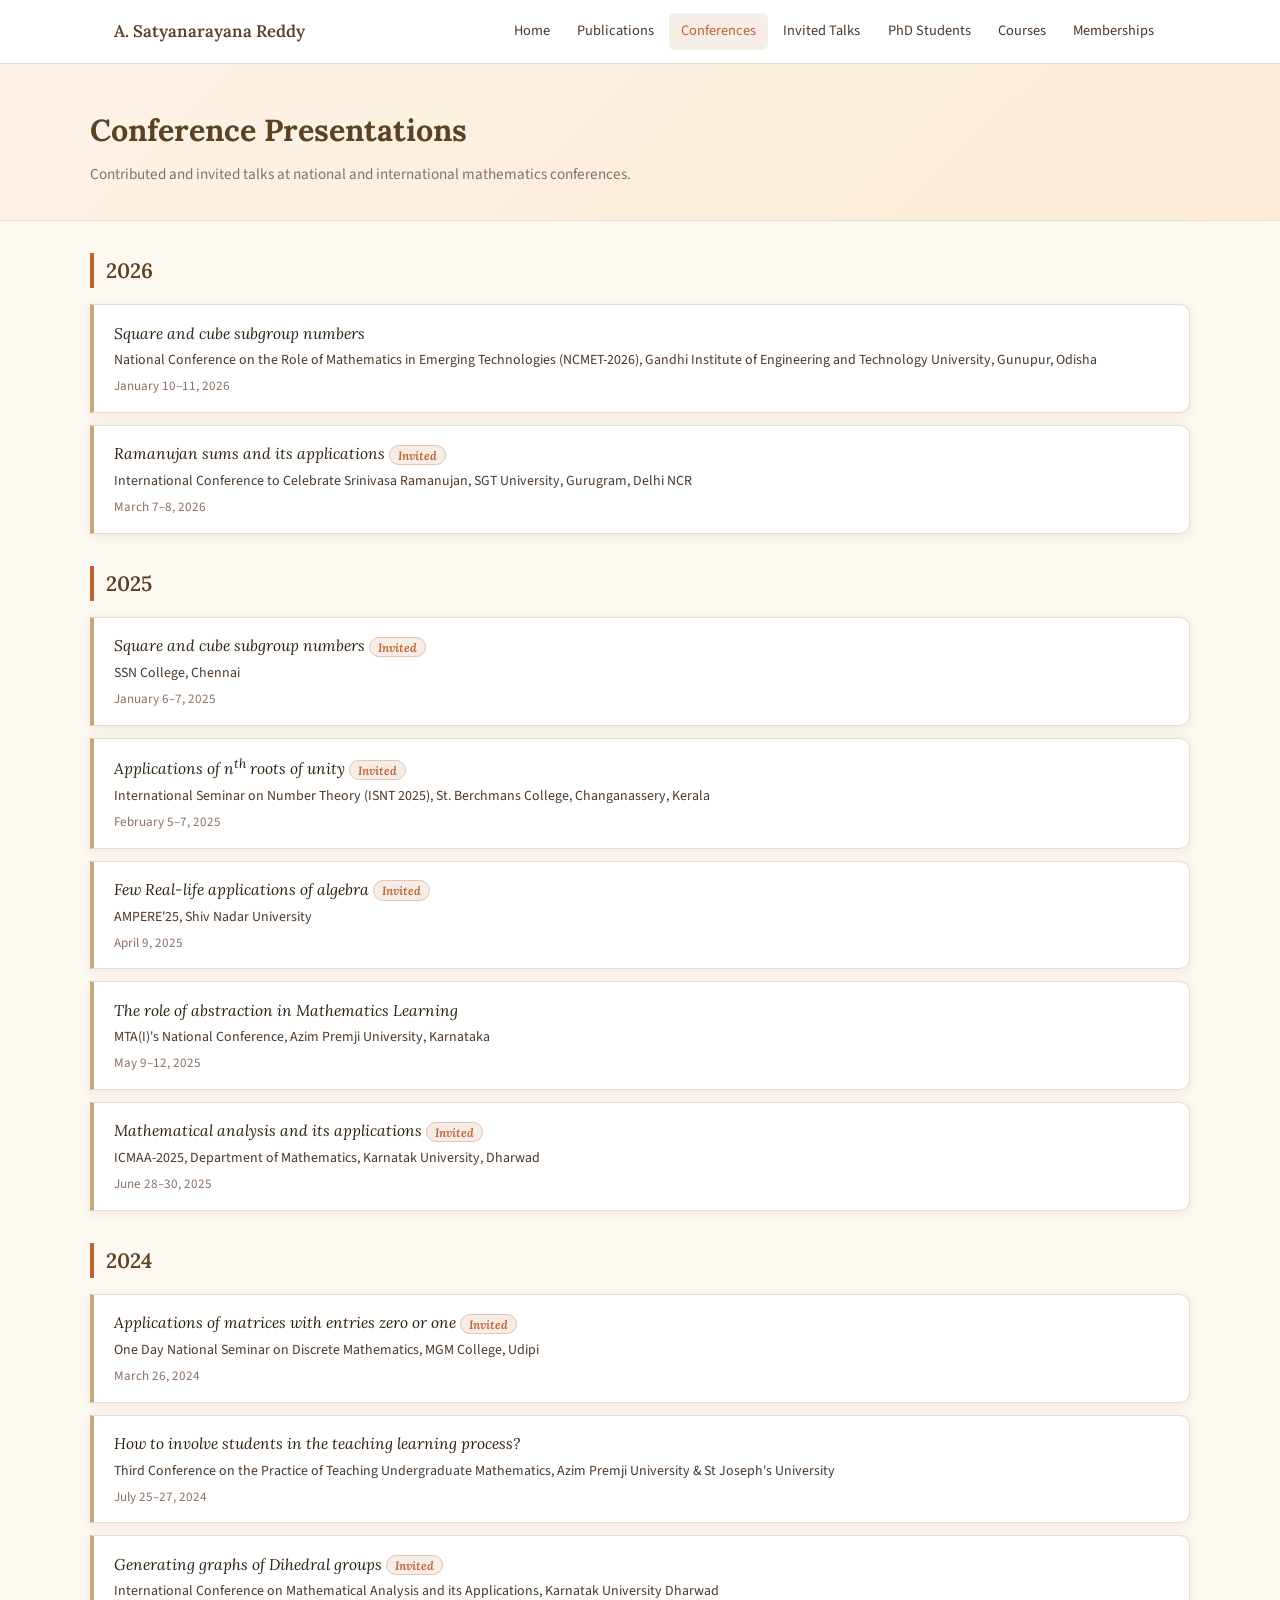
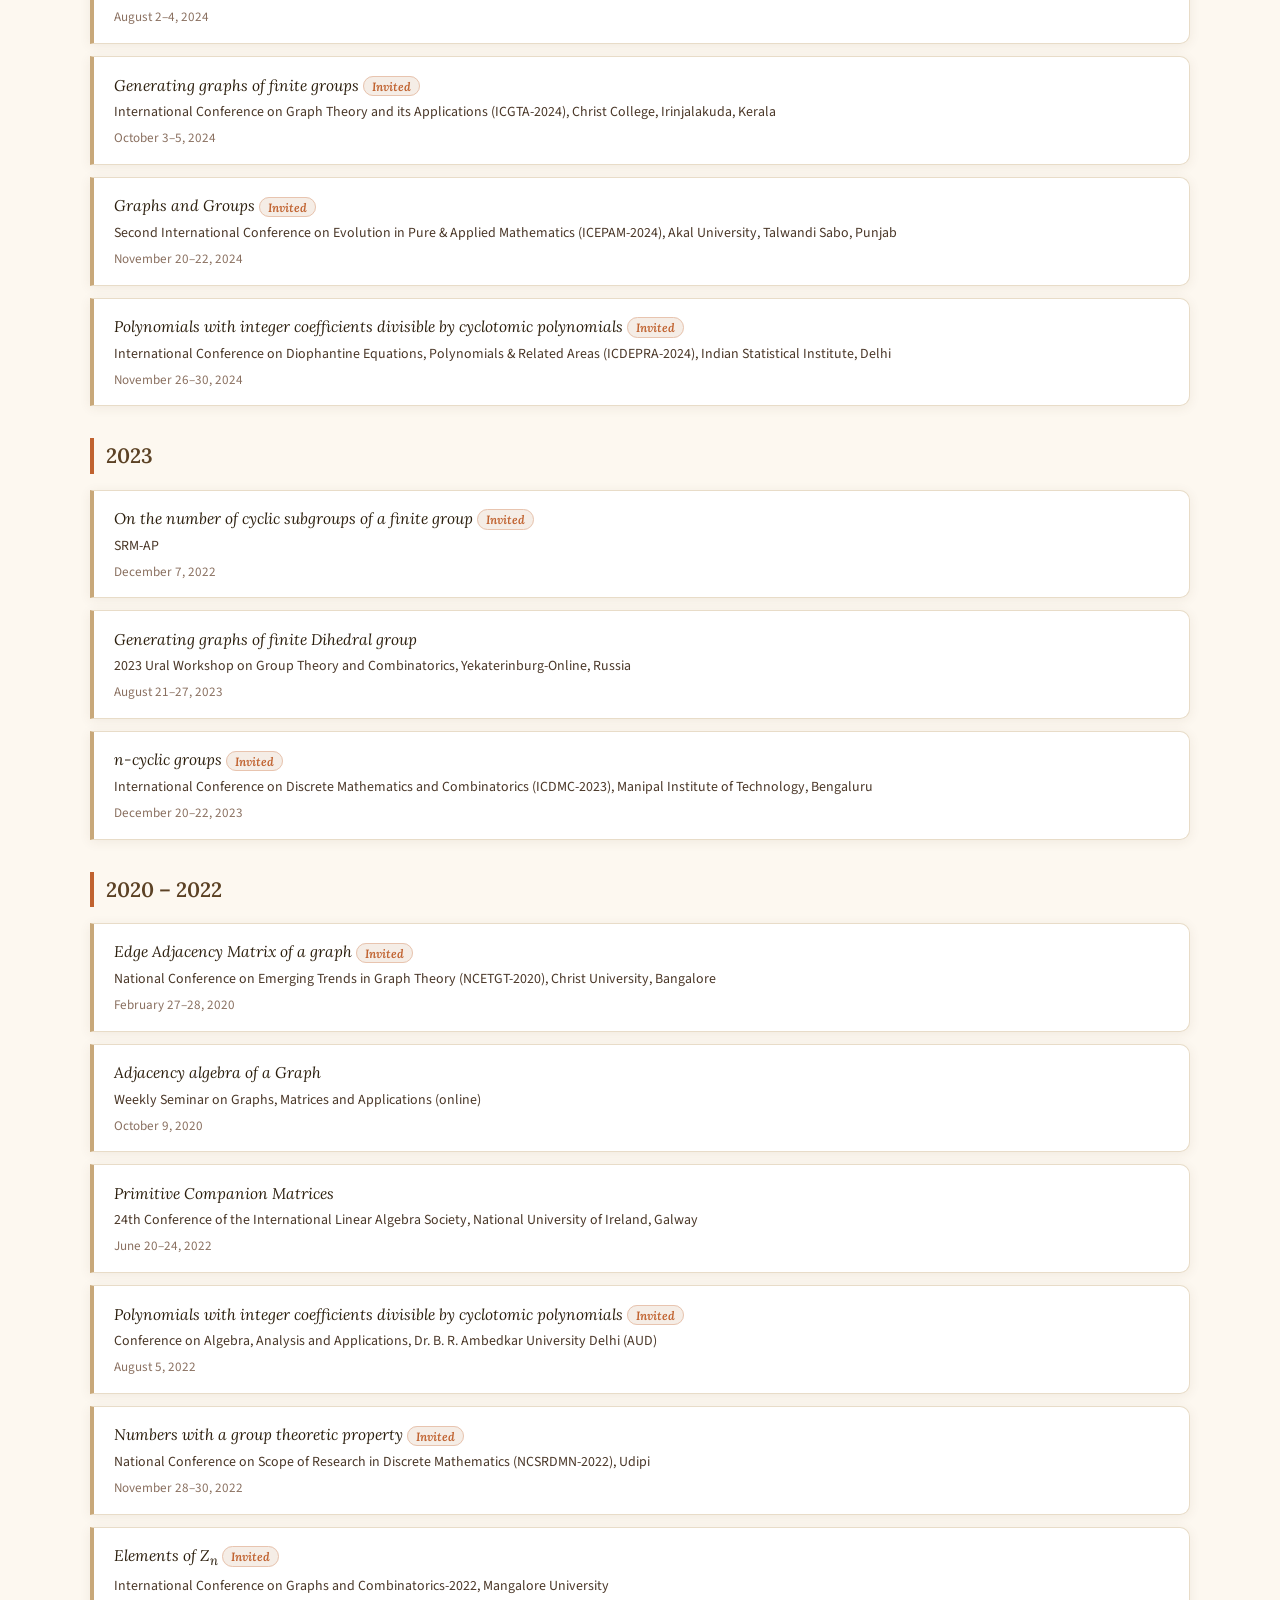
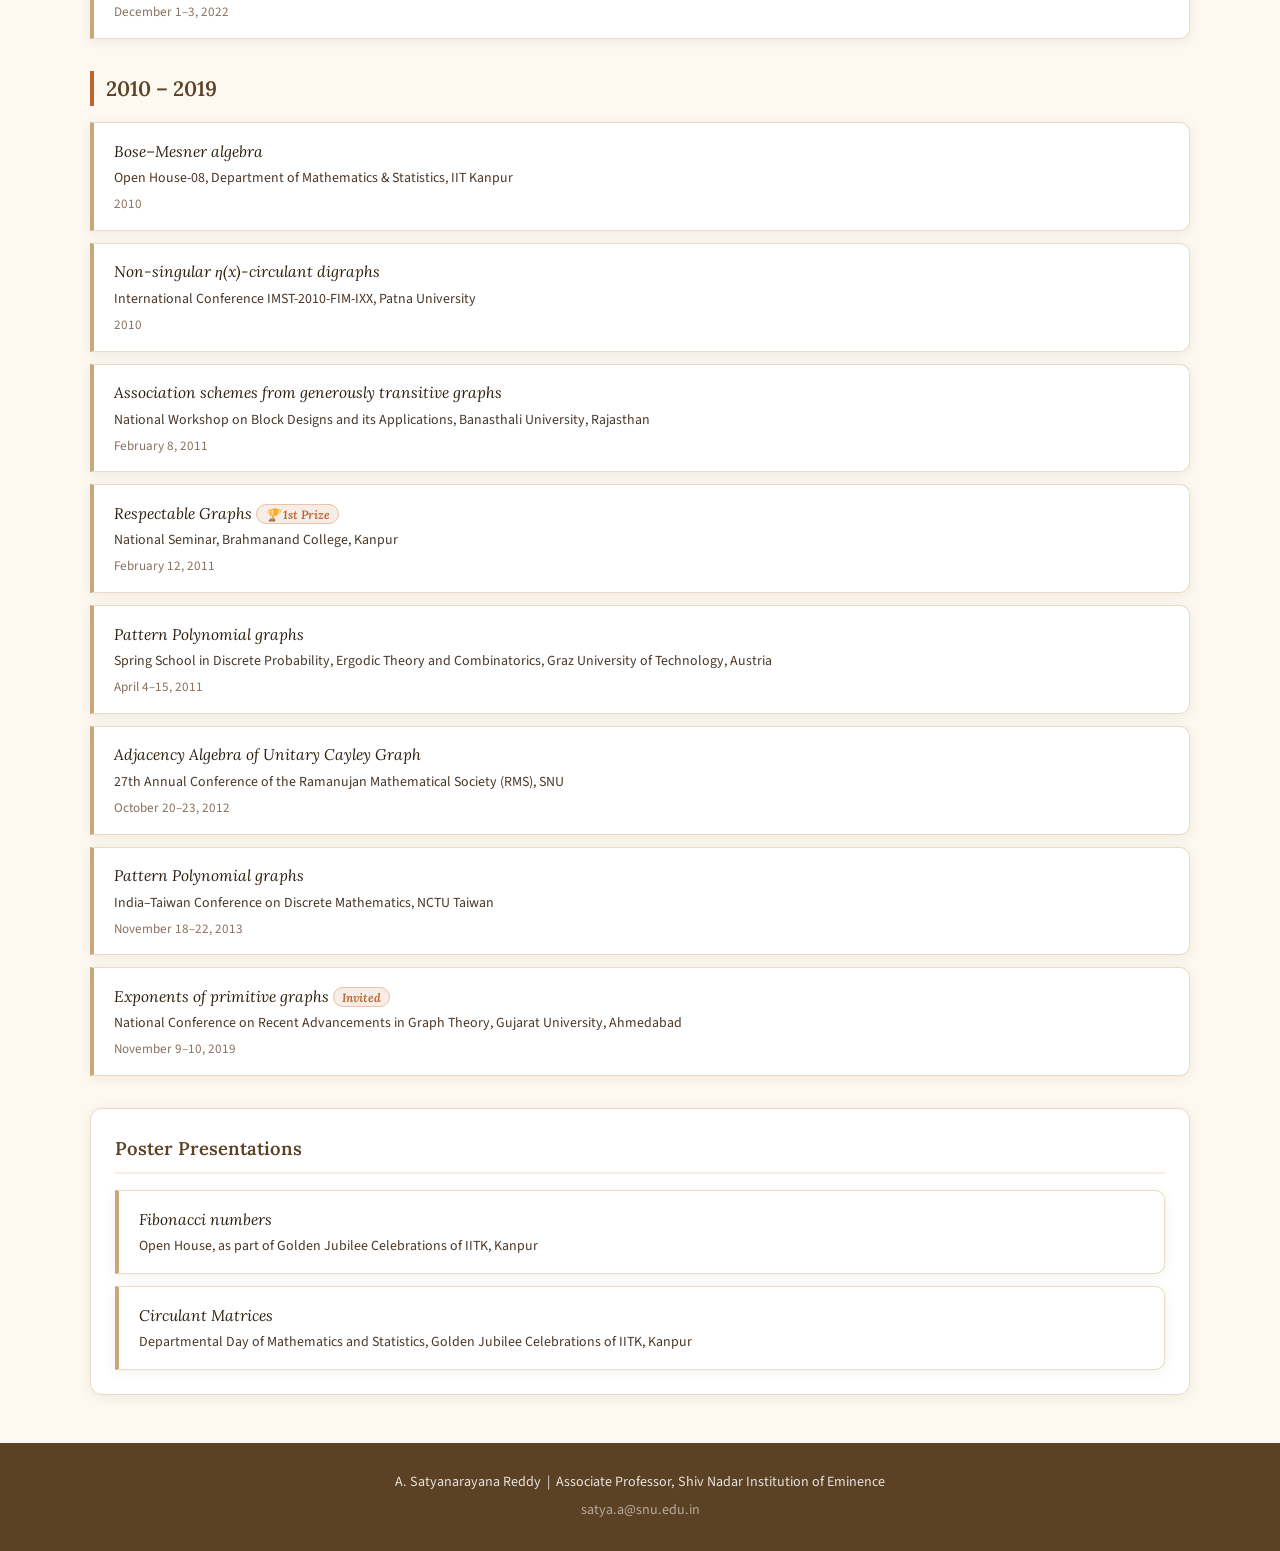
==== conferences.html @ adea66d2 "Add files via upload" ====
<!DOCTYPE html>
<html lang="en">
<head>
<meta charset="UTF-8">
<meta name="viewport" content="width=device-width, initial-scale=1.0">
<title>Conference Presentations | A. Satyanarayana Reddy</title>
<link rel="preconnect" href="https://fonts.googleapis.com">
<link href="https://fonts.googleapis.com/css2?family=Lora:ital,wght@0,400;0,600;1,400&family=Source+Sans+3:wght@300;400;600&display=swap" rel="stylesheet">
<link rel="stylesheet" href="style.css">
</head>
<body>

<nav class="navbar">
  <div class="nav-inner">
    <a href="index.html" class="nav-brand">A. Satyanarayana Reddy</a>
    <button class="nav-toggle" onclick="toggleMenu()">&#9776;</button>
    <ul class="nav-links" id="navLinks">
      <li><a href="index.html">Home</a></li>
      <li><a href="publications.html">Publications</a></li>
      <li><a href="conferences.html" class="active">Conferences</a></li>
      <li><a href="invited-talks.html">Invited Talks</a></li>
      <li><a href="phd-students.html">PhD Students</a></li>
      <li><a href="courses.html">Courses</a></li>
      <li><a href="memberships.html">Memberships</a></li>
    </ul>
  </div>
</nav>

<div class="page-hero">
  <h1>Conference Presentations</h1>
  <p>Contributed and invited talks at national and international mathematics conferences.</p>
</div>

<section class="content-section">
  <div class="container">

    <div class="pub-year-group">
      <div class="pub-year-label">2026</div>
      <div class="talk-entry">
        <div class="talk-title">Square and cube subgroup numbers</div>
        <div class="talk-venue">National Conference on the Role of Mathematics in Emerging Technologies (NCMET-2026), Gandhi Institute of Engineering and Technology University, Gunupur, Odisha</div>
        <div class="talk-date">January 10–11, 2026</div>
      </div>
      <div class="talk-entry">
        <div class="talk-title">Ramanujan sums and its applications <span class="tag" style="font-size:0.75rem;padding:0.1rem 0.5rem;">Invited</span></div>
        <div class="talk-venue">International Conference to Celebrate Srinivasa Ramanujan, SGT University, Gurugram, Delhi NCR</div>
        <div class="talk-date">March 7–8, 2026</div>
      </div>
    </div>

    <div class="pub-year-group">
      <div class="pub-year-label">2025</div>
      <div class="talk-entry">
        <div class="talk-title">Square and cube subgroup numbers <span class="tag" style="font-size:0.75rem;padding:0.1rem 0.5rem;">Invited</span></div>
        <div class="talk-venue">SSN College, Chennai</div>
        <div class="talk-date">January 6–7, 2025</div>
      </div>
      <div class="talk-entry">
        <div class="talk-title">Applications of n<sup>th</sup> roots of unity <span class="tag" style="font-size:0.75rem;padding:0.1rem 0.5rem;">Invited</span></div>
        <div class="talk-venue">International Seminar on Number Theory (ISNT 2025), St. Berchmans College, Changanassery, Kerala</div>
        <div class="talk-date">February 5–7, 2025</div>
      </div>
      <div class="talk-entry">
        <div class="talk-title">Few Real-life applications of algebra <span class="tag" style="font-size:0.75rem;padding:0.1rem 0.5rem;">Invited</span></div>
        <div class="talk-venue">AMPERE'25, Shiv Nadar University</div>
        <div class="talk-date">April 9, 2025</div>
      </div>
      <div class="talk-entry">
        <div class="talk-title">The role of abstraction in Mathematics Learning</div>
        <div class="talk-venue">MTA(I)'s National Conference, Azim Premji University, Karnataka</div>
        <div class="talk-date">May 9–12, 2025</div>
      </div>
      <div class="talk-entry">
        <div class="talk-title">Mathematical analysis and its applications <span class="tag" style="font-size:0.75rem;padding:0.1rem 0.5rem;">Invited</span></div>
        <div class="talk-venue">ICMAA-2025, Department of Mathematics, Karnatak University, Dharwad</div>
        <div class="talk-date">June 28–30, 2025</div>
      </div>
    </div>

    <div class="pub-year-group">
      <div class="pub-year-label">2024</div>
      <div class="talk-entry">
        <div class="talk-title">Applications of matrices with entries zero or one <span class="tag" style="font-size:0.75rem;padding:0.1rem 0.5rem;">Invited</span></div>
        <div class="talk-venue">One Day National Seminar on Discrete Mathematics, MGM College, Udipi</div>
        <div class="talk-date">March 26, 2024</div>
      </div>
      <div class="talk-entry">
        <div class="talk-title">How to involve students in the teaching learning process?</div>
        <div class="talk-venue">Third Conference on the Practice of Teaching Undergraduate Mathematics, Azim Premji University &amp; St Joseph's University</div>
        <div class="talk-date">July 25–27, 2024</div>
      </div>
      <div class="talk-entry">
        <div class="talk-title">Generating graphs of Dihedral groups <span class="tag" style="font-size:0.75rem;padding:0.1rem 0.5rem;">Invited</span></div>
        <div class="talk-venue">International Conference on Mathematical Analysis and its Applications, Karnatak University Dharwad</div>
        <div class="talk-date">August 2–4, 2024</div>
      </div>
      <div class="talk-entry">
        <div class="talk-title">Generating graphs of finite groups <span class="tag" style="font-size:0.75rem;padding:0.1rem 0.5rem;">Invited</span></div>
        <div class="talk-venue">International Conference on Graph Theory and its Applications (ICGTA-2024), Christ College, Irinjalakuda, Kerala</div>
        <div class="talk-date">October 3–5, 2024</div>
      </div>
      <div class="talk-entry">
        <div class="talk-title">Graphs and Groups <span class="tag" style="font-size:0.75rem;padding:0.1rem 0.5rem;">Invited</span></div>
        <div class="talk-venue">Second International Conference on Evolution in Pure &amp; Applied Mathematics (ICEPAM-2024), Akal University, Talwandi Sabo, Punjab</div>
        <div class="talk-date">November 20–22, 2024</div>
      </div>
      <div class="talk-entry">
        <div class="talk-title">Polynomials with integer coefficients divisible by cyclotomic polynomials <span class="tag" style="font-size:0.75rem;padding:0.1rem 0.5rem;">Invited</span></div>
        <div class="talk-venue">International Conference on Diophantine Equations, Polynomials &amp; Related Areas (ICDEPRA-2024), Indian Statistical Institute, Delhi</div>
        <div class="talk-date">November 26–30, 2024</div>
      </div>
    </div>

    <div class="pub-year-group">
      <div class="pub-year-label">2023</div>
      <div class="talk-entry">
        <div class="talk-title">On the number of cyclic subgroups of a finite group <span class="tag" style="font-size:0.75rem;padding:0.1rem 0.5rem;">Invited</span></div>
        <div class="talk-venue">SRM-AP</div>
        <div class="talk-date">December 7, 2022</div>
      </div>
      <div class="talk-entry">
        <div class="talk-title">Generating graphs of finite Dihedral group</div>
        <div class="talk-venue">2023 Ural Workshop on Group Theory and Combinatorics, Yekaterinburg-Online, Russia</div>
        <div class="talk-date">August 21–27, 2023</div>
      </div>
      <div class="talk-entry">
        <div class="talk-title">n-cyclic groups <span class="tag" style="font-size:0.75rem;padding:0.1rem 0.5rem;">Invited</span></div>
        <div class="talk-venue">International Conference on Discrete Mathematics and Combinatorics (ICDMC-2023), Manipal Institute of Technology, Bengaluru</div>
        <div class="talk-date">December 20–22, 2023</div>
      </div>
    </div>

    <div class="pub-year-group">
      <div class="pub-year-label">2020 – 2022</div>
      <div class="talk-entry">
        <div class="talk-title">Edge Adjacency Matrix of a graph <span class="tag" style="font-size:0.75rem;padding:0.1rem 0.5rem;">Invited</span></div>
        <div class="talk-venue">National Conference on Emerging Trends in Graph Theory (NCETGT-2020), Christ University, Bangalore</div>
        <div class="talk-date">February 27–28, 2020</div>
      </div>
      <div class="talk-entry">
        <div class="talk-title">Adjacency algebra of a Graph</div>
        <div class="talk-venue">Weekly Seminar on Graphs, Matrices and Applications (online)</div>
        <div class="talk-date">October 9, 2020</div>
      </div>
      <div class="talk-entry">
        <div class="talk-title">Primitive Companion Matrices</div>
        <div class="talk-venue">24th Conference of the International Linear Algebra Society, National University of Ireland, Galway</div>
        <div class="talk-date">June 20–24, 2022</div>
      </div>
      <div class="talk-entry">
        <div class="talk-title">Polynomials with integer coefficients divisible by cyclotomic polynomials <span class="tag" style="font-size:0.75rem;padding:0.1rem 0.5rem;">Invited</span></div>
        <div class="talk-venue">Conference on Algebra, Analysis and Applications, Dr. B. R. Ambedkar University Delhi (AUD)</div>
        <div class="talk-date">August 5, 2022</div>
      </div>
      <div class="talk-entry">
        <div class="talk-title">Numbers with a group theoretic property <span class="tag" style="font-size:0.75rem;padding:0.1rem 0.5rem;">Invited</span></div>
        <div class="talk-venue">National Conference on Scope of Research in Discrete Mathematics (NCSRDMN-2022), Udipi</div>
        <div class="talk-date">November 28–30, 2022</div>
      </div>
      <div class="talk-entry">
        <div class="talk-title">Elements of Z<sub>n</sub> <span class="tag" style="font-size:0.75rem;padding:0.1rem 0.5rem;">Invited</span></div>
        <div class="talk-venue">International Conference on Graphs and Combinatorics-2022, Mangalore University</div>
        <div class="talk-date">December 1–3, 2022</div>
      </div>
    </div>

    <div class="pub-year-group">
      <div class="pub-year-label">2010 – 2019</div>
      <div class="talk-entry">
        <div class="talk-title">Bose–Mesner algebra</div>
        <div class="talk-venue">Open House-08, Department of Mathematics &amp; Statistics, IIT Kanpur</div>
        <div class="talk-date">2010</div>
      </div>
      <div class="talk-entry">
        <div class="talk-title">Non-singular η(x)-circulant digraphs</div>
        <div class="talk-venue">International Conference IMST-2010-FIM-IXX, Patna University</div>
        <div class="talk-date">2010</div>
      </div>
      <div class="talk-entry">
        <div class="talk-title">Association schemes from generously transitive graphs</div>
        <div class="talk-venue">National Workshop on Block Designs and its Applications, Banasthali University, Rajasthan</div>
        <div class="talk-date">February 8, 2011</div>
      </div>
      <div class="talk-entry">
        <div class="talk-title">Respectable Graphs <span class="tag" style="font-size:0.75rem;padding:0.1rem 0.5rem;">🏆 1st Prize</span></div>
        <div class="talk-venue">National Seminar, Brahmanand College, Kanpur</div>
        <div class="talk-date">February 12, 2011</div>
      </div>
      <div class="talk-entry">
        <div class="talk-title">Pattern Polynomial graphs</div>
        <div class="talk-venue">Spring School in Discrete Probability, Ergodic Theory and Combinatorics, Graz University of Technology, Austria</div>
        <div class="talk-date">April 4–15, 2011</div>
      </div>
      <div class="talk-entry">
        <div class="talk-title">Adjacency Algebra of Unitary Cayley Graph</div>
        <div class="talk-venue">27th Annual Conference of the Ramanujan Mathematical Society (RMS), SNU</div>
        <div class="talk-date">October 20–23, 2012</div>
      </div>
      <div class="talk-entry">
        <div class="talk-title">Pattern Polynomial graphs</div>
        <div class="talk-venue">India–Taiwan Conference on Discrete Mathematics, NCTU Taiwan</div>
        <div class="talk-date">November 18–22, 2013</div>
      </div>
      <div class="talk-entry">
        <div class="talk-title">Exponents of primitive graphs <span class="tag" style="font-size:0.75rem;padding:0.1rem 0.5rem;">Invited</span></div>
        <div class="talk-venue">National Conference on Recent Advancements in Graph Theory, Gujarat University, Ahmedabad</div>
        <div class="talk-date">November 9–10, 2019</div>
      </div>
    </div>

    <div class="card">
      <h2>Poster Presentations</h2>
      <div class="talk-entry" style="margin-bottom:0.75rem;">
        <div class="talk-title">Fibonacci numbers</div>
        <div class="talk-venue">Open House, as part of Golden Jubilee Celebrations of IITK, Kanpur</div>
      </div>
      <div class="talk-entry" style="margin-bottom:0;">
        <div class="talk-title">Circulant Matrices</div>
        <div class="talk-venue">Departmental Day of Mathematics and Statistics, Golden Jubilee Celebrations of IITK, Kanpur</div>
      </div>
    </div>

  </div>
</section>

<footer class="footer">
  <p>A. Satyanarayana Reddy &nbsp;|&nbsp; Associate Professor, Shiv Nadar Institution of Eminence</p>
  <p class="muted">satya.a@snu.edu.in</p>
</footer>
<script>function toggleMenu(){document.getElementById('navLinks').classList.toggle('open');}</script>
</body>
</html>
---- style.css ----
/* ===== FONTS & RESET ===== */
*, *::before, *::after { box-sizing: border-box; margin: 0; padding: 0; }

:root {
  --warm-cream: #fdf8f0;
  --warm-light: #faf3e8;
  --warm-border: #e8dcc8;
  --warm-mid: #c8a87a;
  --warm-dark: #8b6840;
  --warm-deep: #5c4225;
  --accent: #c0622f;
  --accent-light: #f5ede6;
  --text-main: #2c1f0e;
  --text-body: #4a3728;
  --text-muted: #8a7060;
  --card-bg: #ffffff;
  --shadow: 0 2px 12px rgba(92,66,37,0.08);
  --radius: 12px;
  --nav-h: 64px;
}

body {
  font-family: 'Source Sans 3', sans-serif;
  background: var(--warm-cream);
  color: var(--text-body);
  font-size: 16px;
  line-height: 1.7;
}

/* ===== NAVBAR ===== */
.navbar {
  position: sticky; top: 0; z-index: 100;
  background: #fff;
  border-bottom: 1px solid var(--warm-border);
  height: var(--nav-h);
}
.nav-inner {
  max-width: 1100px; margin: 0 auto;
  display: flex; align-items: center; justify-content: space-between;
  padding: 0 1.5rem; height: 100%;
}
.nav-brand {
  font-family: 'Lora', serif;
  font-weight: 600; font-size: 1.05rem;
  color: var(--warm-deep); text-decoration: none;
  white-space: nowrap;
}
.nav-links {
  display: flex; list-style: none; gap: 0.2rem;
}
.nav-links a {
  display: block; padding: 0.4rem 0.75rem;
  color: var(--text-body); text-decoration: none;
  font-size: 0.9rem; border-radius: 6px;
  transition: background 0.2s, color 0.2s;
}
.nav-links a:hover, .nav-links a.active {
  background: var(--accent-light);
  color: var(--accent);
}
.nav-toggle {
  display: none; background: none; border: none;
  font-size: 1.4rem; cursor: pointer; color: var(--text-body);
}

/* ===== HERO ===== */
.hero {
  background: linear-gradient(135deg, #fdf3e7 0%, #fbebd6 60%, #f5dfc8 100%);
  border-bottom: 1px solid var(--warm-border);
  padding: 3rem 1.5rem;
}
.hero-inner {
  max-width: 1100px; margin: 0 auto;
  display: flex; align-items: center; gap: 2rem;
}
.avatar {
  width: 90px; height: 90px; border-radius: 50%;
  background: var(--warm-dark);
  color: #fff; font-family: 'Lora', serif;
  font-size: 1.5rem; font-weight: 600;
  display: flex; align-items: center; justify-content: center;
  flex-shrink: 0;
  border: 3px solid var(--warm-mid);
}
.hero-text h1 {
  font-family: 'Lora', serif;
  font-size: 2rem; font-weight: 600;
  color: var(--warm-deep); line-height: 1.2;
}
.title-line {
  font-size: 1.05rem; color: var(--accent);
  font-weight: 600; margin-top: 0.25rem;
}
.inst-line {
  color: var(--text-muted); font-size: 0.95rem;
}
.contact-chips {
  display: flex; flex-wrap: wrap; gap: 0.5rem;
  margin-top: 0.75rem;
}
.contact-chips span {
  background: #fff;
  border: 1px solid var(--warm-border);
  border-radius: 20px; padding: 0.2rem 0.75rem;
  font-size: 0.82rem; color: var(--text-body);
}

/* ===== LAYOUT ===== */
.content-section { padding: 2rem 1.5rem 3rem; }
.container { max-width: 1100px; margin: 0 auto; }
.two-col {
  display: grid;
  grid-template-columns: 1fr 340px;
  gap: 1.5rem;
  align-items: start;
}
.main-col, .side-col { display: flex; flex-direction: column; gap: 1.5rem; }

/* ===== PAGE HERO (inner pages) ===== */
.page-hero {
  background: linear-gradient(135deg, #fdf3e7 0%, #fbebd6 100%);
  border-bottom: 1px solid var(--warm-border);
  padding: 2.5rem 1.5rem 2rem;
}
.page-hero h1 {
  max-width: 1100px; margin: 0 auto;
  font-family: 'Lora', serif;
  font-size: 1.9rem; color: var(--warm-deep);
}
.page-hero p {
  max-width: 1100px; margin: 0.4rem auto 0;
  color: var(--text-muted); font-size: 0.95rem;
}

/* ===== CARD ===== */
.card {
  background: var(--card-bg);
  border: 1px solid var(--warm-border);
  border-radius: var(--radius);
  padding: 1.5rem;
  box-shadow: var(--shadow);
}
.card h2 {
  font-family: 'Lora', serif;
  font-size: 1.15rem; font-weight: 600;
  color: var(--warm-deep);
  margin-bottom: 1rem;
  padding-bottom: 0.5rem;
  border-bottom: 2px solid var(--accent-light);
}
.card p { margin-bottom: 0.6rem; }
.card p:last-child { margin-bottom: 0; }

/* ===== STATS ===== */
.stats-grid {
  display: grid; grid-template-columns: 1fr 1fr; gap: 0.75rem;
}
.stat-box {
  background: var(--warm-light);
  border: 1px solid var(--warm-border);
  border-radius: 8px; padding: 0.75rem;
  text-align: center;
}
.stat-num {
  display: block; font-size: 1.6rem;
  font-family: 'Lora', serif;
  color: var(--accent); font-weight: 600;
}
.stat-label {
  font-size: 0.78rem; color: var(--text-muted);
}

/* ===== TIMELINE (education) ===== */
.timeline { list-style: none; display: flex; flex-direction: column; gap: 1.25rem; }
.timeline li {
  display: flex; gap: 1rem;
}
.timeline .year {
  flex-shrink: 0; width: 42px;
  font-size: 0.78rem; font-weight: 600;
  color: var(--accent); padding-top: 2px;
}
.timeline strong { color: var(--text-main); }
.timeline p { font-size: 0.9rem; margin: 0; color: var(--text-body); }

/* ===== TAGS ===== */
.tag-list { display: flex; flex-wrap: wrap; gap: 0.5rem; }
.tag {
  background: var(--accent-light);
  color: var(--accent);
  border: 1px solid #e8c4af;
  border-radius: 20px; padding: 0.25rem 0.85rem;
  font-size: 0.85rem; font-weight: 600;
}

/* ===== PLAIN LIST ===== */
.plain-list { list-style: none; display: flex; flex-direction: column; gap: 0.4rem; }
.plain-list li { font-size: 0.9rem; color: var(--text-body); }

/* ===== DIVIDER ===== */
.divider { border: none; border-top: 1px solid var(--warm-border); margin: 0.75rem 0; }

/* ===== MUTED ===== */
.muted { color: var(--text-muted); font-size: 0.88rem; }

/* ===== PUBLICATION ENTRIES ===== */
.pub-year-group { margin-bottom: 2rem; }
.pub-year-label {
  font-family: 'Lora', serif;
  font-size: 1.3rem; color: var(--warm-deep);
  font-weight: 600;
  border-left: 4px solid var(--accent);
  padding-left: 0.75rem;
  margin-bottom: 1rem;
}
.pub-entry {
  background: var(--card-bg);
  border: 1px solid var(--warm-border);
  border-radius: 10px;
  padding: 1rem 1.25rem;
  margin-bottom: 0.75rem;
  box-shadow: var(--shadow);
  transition: border-color 0.2s;
}
.pub-entry:hover { border-color: var(--warm-mid); }
.pub-entry .authors { font-size: 0.9rem; color: var(--text-muted); margin-bottom: 0.2rem; }
.pub-entry .title { font-family: 'Lora', serif; font-style: italic; color: var(--text-main); font-size: 0.98rem; }
.pub-entry .journal { font-size: 0.87rem; color: var(--accent); margin-top: 0.2rem; }
.pub-entry .doi { font-size: 0.82rem; color: var(--text-muted); margin-top: 0.2rem; }
.pub-entry .doi a { color: var(--warm-dark); }

/* ===== CONFERENCE / TALK ENTRIES ===== */
.talk-entry {
  background: var(--card-bg);
  border: 1px solid var(--warm-border);
  border-left: 4px solid var(--warm-mid);
  border-radius: 0 10px 10px 0;
  padding: 0.9rem 1.25rem;
  margin-bottom: 0.75rem;
  box-shadow: var(--shadow);
}
.talk-entry .talk-title { font-family: 'Lora', serif; font-style: italic; color: var(--text-main); font-size: 0.97rem; }
.talk-entry .talk-venue { font-size: 0.87rem; color: var(--text-body); margin-top: 0.2rem; }
.talk-entry .talk-date { font-size: 0.82rem; color: var(--text-muted); margin-top: 0.15rem; }

/* ===== PHD STUDENTS TABLE ===== */
.phd-grid { display: flex; flex-direction: column; gap: 1rem; }
.phd-card {
  background: var(--card-bg);
  border: 1px solid var(--warm-border);
  border-radius: 10px; padding: 1rem 1.25rem;
  display: flex; gap: 1rem; align-items: flex-start;
  box-shadow: var(--shadow);
}
.phd-num {
  width: 36px; height: 36px; border-radius: 50%;
  background: var(--warm-dark); color: #fff;
  display: flex; align-items: center; justify-content: center;
  font-weight: 600; font-size: 0.9rem; flex-shrink: 0;
}
.phd-info strong { color: var(--text-main); }
.phd-info p { font-size: 0.88rem; color: var(--text-muted); margin: 0; }

/* ===== COURSE LIST ===== */
.course-badge {
  display: inline-block;
  background: var(--warm-light);
  border: 1px solid var(--warm-border);
  border-radius: 6px; padding: 0.3rem 0.7rem;
  font-size: 0.85rem; margin: 0.2rem;
  color: var(--text-body);
}

/* ===== MEMBERSHIP ===== */
.memb-list { list-style: none; display: flex; flex-direction: column; gap: 0.6rem; }
.memb-list li {
  display: flex; align-items: flex-start; gap: 0.5rem;
  font-size: 0.93rem;
}
.memb-list li::before { content: "✦"; color: var(--warm-mid); flex-shrink: 0; }

/* ===== FOOTER ===== */
.footer {
  background: var(--warm-deep);
  color: rgba(255,255,255,0.85);
  text-align: center; padding: 1.75rem 1.5rem;
  font-size: 0.88rem;
}
.footer .muted { color: rgba(255,255,255,0.55); margin-top: 0.25rem; }

/* ===== RESPONSIVE ===== */
@media (max-width: 800px) {
  .two-col { grid-template-columns: 1fr; }
  .nav-links { display: none; flex-direction: column; position: absolute; top: var(--nav-h); left: 0; right: 0; background: #fff; border-bottom: 1px solid var(--warm-border); padding: 1rem; gap: 0.25rem; }
  .nav-links.open { display: flex; }
  .nav-toggle { display: block; }
  .hero-inner { flex-direction: column; text-align: center; }
  .contact-chips { justify-content: center; }
}
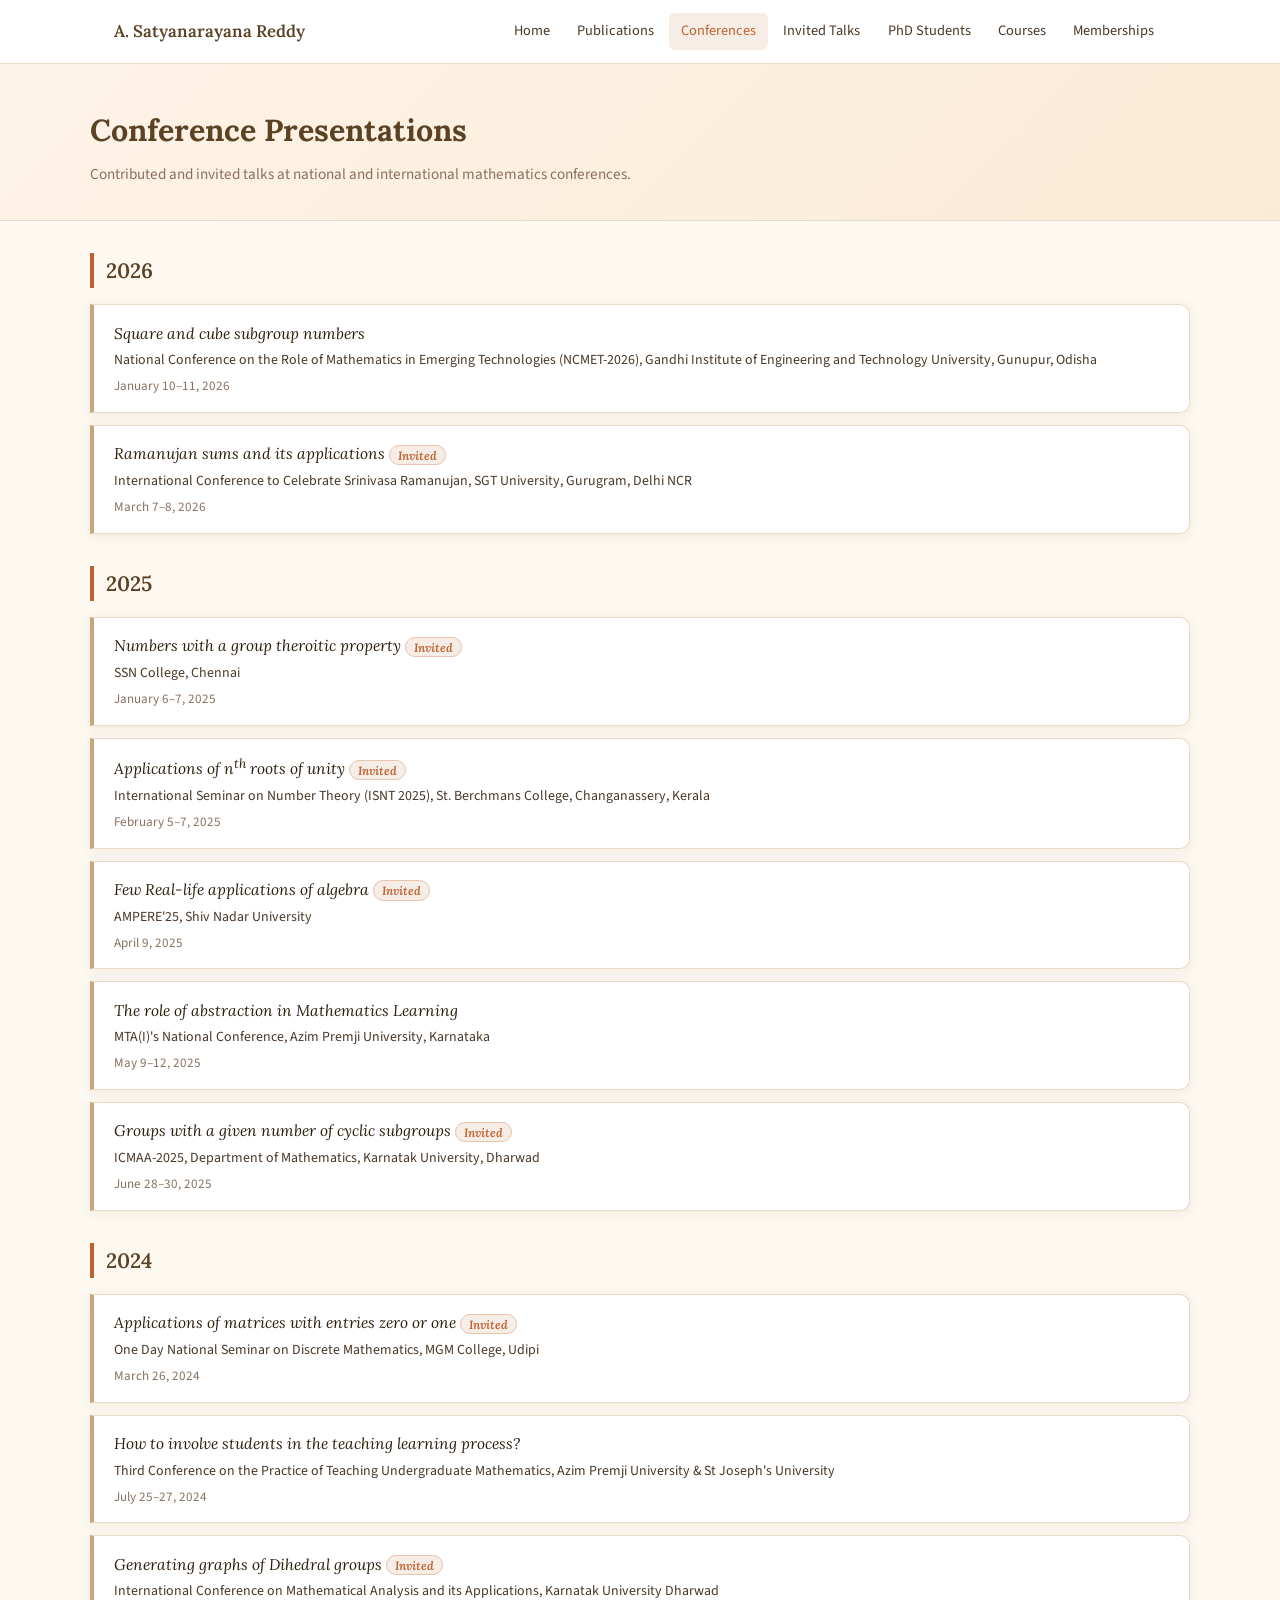
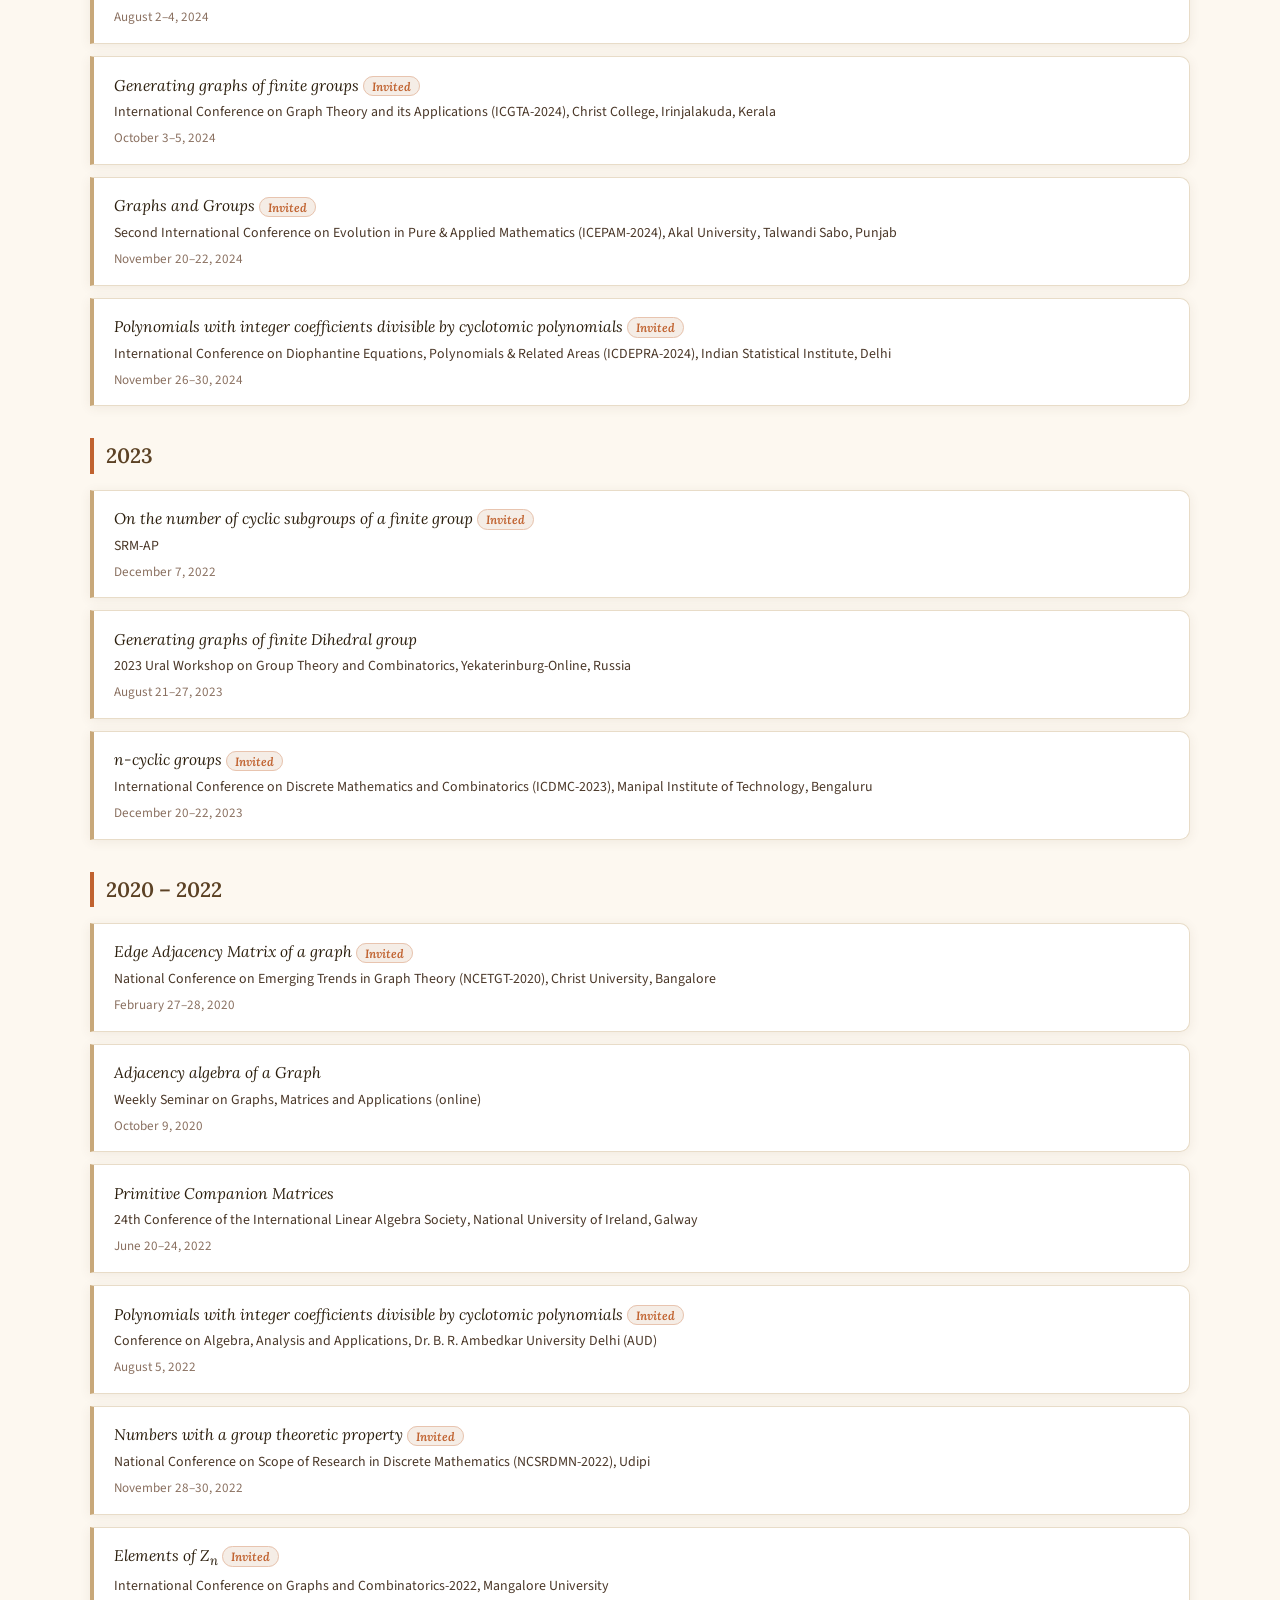
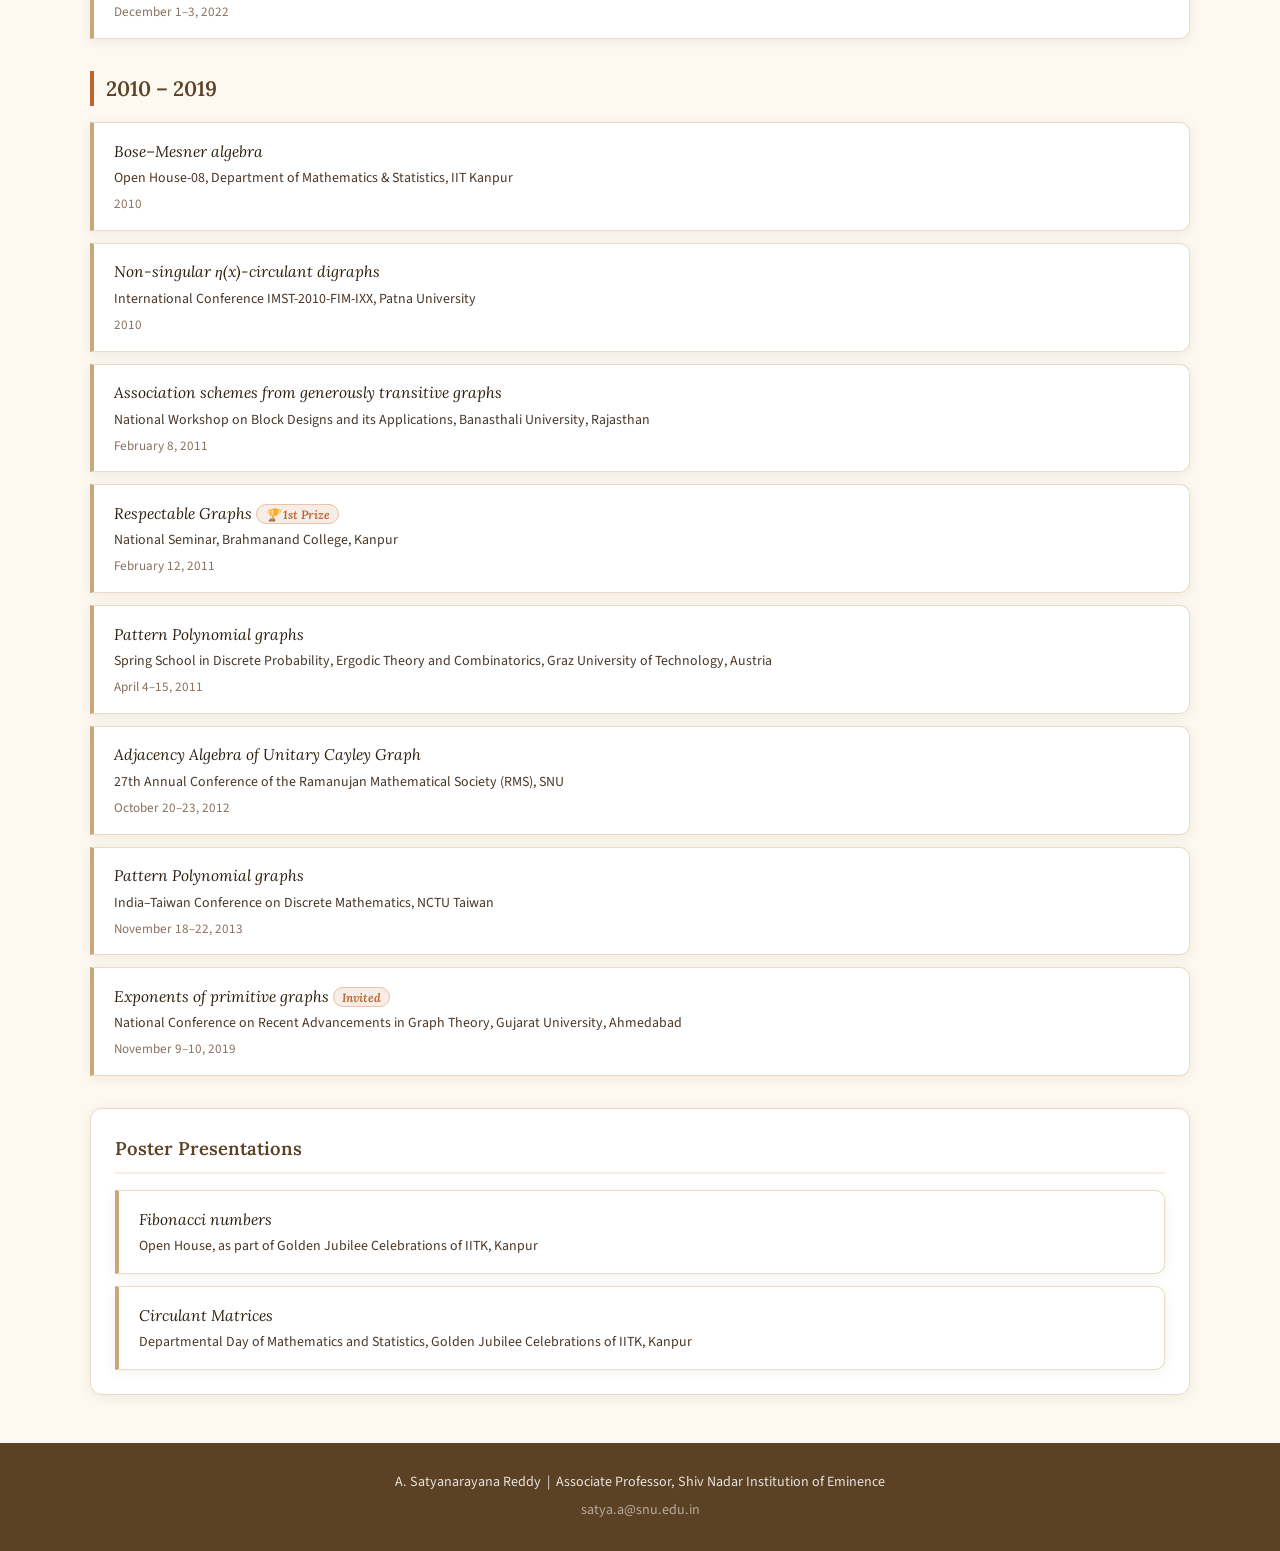
==== commit dfdea05a: "Update conferences.html" ====
--- a/conferences.html
+++ b/conferences.html
@@ -51,7 +51,7 @@
     <div class="pub-year-group">
       <div class="pub-year-label">2025</div>
       <div class="talk-entry">
-        <div class="talk-title">Square and cube subgroup numbers <span class="tag" style="font-size:0.75rem;padding:0.1rem 0.5rem;">Invited</span></div>
+        <div class="talk-title">Numbers with a group theroitic property <span class="tag" style="font-size:0.75rem;padding:0.1rem 0.5rem;">Invited</span></div>
         <div class="talk-venue">SSN College, Chennai</div>
         <div class="talk-date">January 6–7, 2025</div>
       </div>
@@ -71,7 +71,7 @@
         <div class="talk-date">May 9–12, 2025</div>
       </div>
       <div class="talk-entry">
-        <div class="talk-title">Mathematical analysis and its applications <span class="tag" style="font-size:0.75rem;padding:0.1rem 0.5rem;">Invited</span></div>
+        <div class="talk-title">Groups with a given number of cyclic subgroups <span class="tag" style="font-size:0.75rem;padding:0.1rem 0.5rem;">Invited</span></div>
         <div class="talk-venue">ICMAA-2025, Department of Mathematics, Karnatak University, Dharwad</div>
         <div class="talk-date">June 28–30, 2025</div>
       </div>
